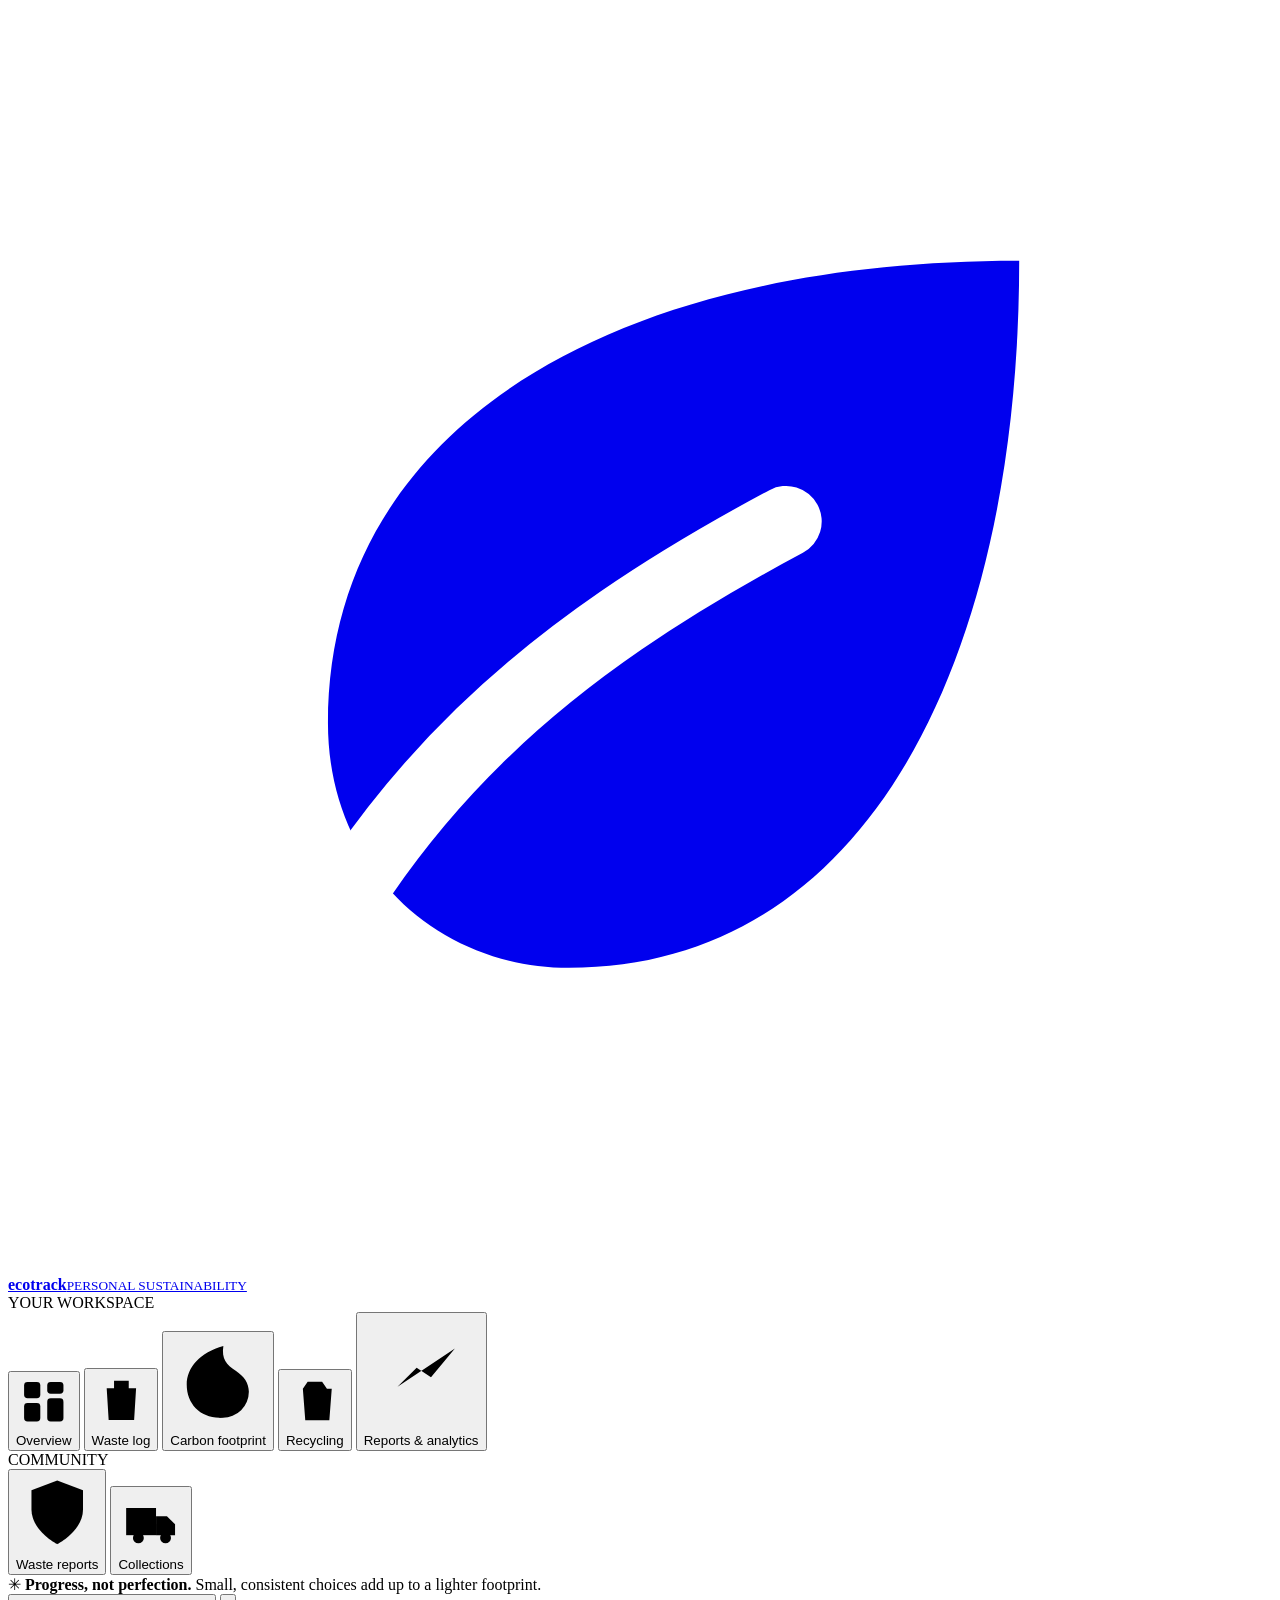
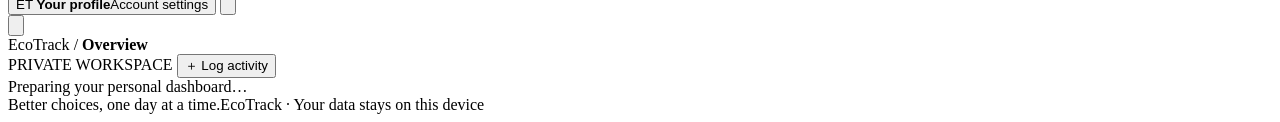
==== static/index.html @ b6480904 "chore: initialize EcoTrack project" ====
<!doctype html>
<html lang="en">
  <head>
    <meta charset="utf-8">
    <meta name="viewport" content="width=device-width, initial-scale=1">
    <meta name="theme-color" content="#f5f7f3">
    <meta name="description" content="Track your household's waste, carbon footprint, and sustainability progress with EcoTrack.">
    <title>EcoTrack — your impact, made visible</title>
    <link rel="icon" href="/favicon.svg" type="image/svg+xml">
    <link rel="stylesheet" href="/styles.css">
    <script src="/app.js" defer></script>
  </head>
  <body>
    <section class="auth-screen" id="auth-screen" aria-live="polite"></section>
    <aside class="sidebar" id="sidebar">
      <a class="brand" href="/" aria-label="EcoTrack home">
        <span class="brand-mark" aria-hidden="true">
          <svg viewBox="0 0 32 32" fill="none"><path d="M25.6 6.4C15 6.4 8.1 10.8 8.1 18.1c0 3.7 2.8 6.2 6.1 6.2 7.6 0 11.4-7.9 11.4-17.9Z" fill="currentColor"/><path d="M6.5 26.4c3-6.7 7.2-10.2 13.2-13.4" stroke="#fff" stroke-width="1.8" stroke-linecap="round"/></svg>
        </span>
        <span class="brand-copy"><strong>ecotrack</strong><small>PERSONAL SUSTAINABILITY</small></span>
      </a>
      <div class="nav-label">YOUR WORKSPACE</div>
      <nav class="navigation" aria-label="Main navigation">
        <button class="nav-item active" type="button" data-page="dashboard"><span class="nav-icon"><svg viewBox="0 0 24 24"><rect x="3.5" y="3.5" width="7" height="7" rx="1.5"/><rect x="13.5" y="3.5" width="7" height="5" rx="1.5"/><rect x="13.5" y="10.5" width="7" height="10" rx="1.5"/><rect x="3.5" y="12.5" width="7" height="8" rx="1.5"/></svg></span>Overview</button>
        <button class="nav-item" type="button" data-page="waste"><span class="nav-icon"><svg viewBox="0 0 24 24"><path d="M4 7h16M9 7V4h6v3m3 0-.8 13H6.8L6 7m4 4v5m4-5v5"/></svg></span>Waste log</button>
        <button class="nav-item" type="button" data-page="carbon"><span class="nav-icon"><svg viewBox="0 0 24 24"><path d="M12.4 21c-4.9 0-8.2-3.5-8.2-8.3 0-4.3 3.4-8.1 9.2-9.7-.5 3.3.8 4.7 3.1 6.2 2.1 1.4 3.3 3.1 3.3 5.3A6.5 6.5 0 0 1 13.2 21"/><path d="M12.5 21c-2.2-2.1-1.6-5.2 1.2-7.8.2 2.1 2.1 2.7 2.1 4.5a3.3 3.3 0 0 1-3.3 3.3Z"/></svg></span>Carbon footprint</button>
        <button class="nav-item" type="button" data-page="recycling"><span class="nav-icon"><svg viewBox="0 0 24 24"><path d="m7 7 2-3h6l2 3m-10 0h12l-1 13H8L7 7Z"/><path d="m10 11 2 2 3-3"/></svg></span>Recycling</button>
        <button class="nav-item" type="button" data-page="analytics"><span class="nav-icon"><svg viewBox="0 0 24 24"><path d="M4 19V5m0 14h16"/><path d="m7 15 4-4 3 2 5-6"/></svg></span>Reports & analytics</button>
        <div class="nav-label nav-label-spaced">COMMUNITY</div>
        <button class="nav-item" type="button" data-page="reports"><span class="nav-icon"><svg viewBox="0 0 24 24"><path d="M12 21s7.5-3.8 7.5-10.1V5.3L12 2.5 4.5 5.3v5.6C4.5 17.2 12 21 12 21Z"/><path d="M12 8v4m0 3h.01"/></svg></span>Waste reports</button>
        <button class="nav-item" type="button" data-page="collections"><span class="nav-icon"><svg viewBox="0 0 24 24"><path d="M3 7h11v10H3z"/><path d="M14 10h4l3 3v4h-7z"/><circle cx="7.5" cy="18" r="2"/><circle cx="17.5" cy="18" r="2"/></svg></span>Collections</button>
      </nav>
      <div class="sidebar-bottom">
        <div class="sidebar-note">
          <span class="note-leaf" aria-hidden="true">✳</span>
          <strong>Progress, not perfection.</strong>
          <span>Small, consistent choices add up to a lighter footprint.</span>
        </div>
        <div class="profile profile-clickable">
          <button class="profile-button" type="button" data-page="profile" aria-label="Open profile settings">
            <span class="avatar" id="profile-avatar">ET</span>
            <span class="profile-copy"><strong id="profile-name">Your profile</strong><span id="profile-email">Account settings</span></span>
          </button>
          <button class="signout-button" id="signout-button" type="button" aria-label="Sign out" title="Sign out"><svg viewBox="0 0 24 24"><path d="M10 17l5-5-5-5m5 5H3m9-9h7a2 2 0 0 1 2 2v14a2 2 0 0 1-2 2h-7"/></svg></button>
        </div>
      </div>
    </aside>

    <main class="main">
      <header class="topbar">
        <button class="menu-button" id="menu-button" type="button" aria-label="Open navigation"><svg viewBox="0 0 24 24"><path d="M4 6h16M4 12h16M4 18h16"/></svg></button>
        <div class="breadcrumbs">EcoTrack <span>/</span> <strong id="breadcrumb">Overview</strong></div>
        <div class="topbar-right">
          <span class="local-status"><span></span> PRIVATE WORKSPACE</span>
          <button class="button button-primary button-small" id="topbar-action" type="button" data-action="waste"><span aria-hidden="true">＋</span> Log activity</button>
        </div>
      </header>
      <div class="page-content" id="page-content" aria-live="polite">
        <div class="loading-state"><span class="spinner"></span> Preparing your personal dashboard…</div>
      </div>
      <footer class="footer"><span>Better choices, one day at a time.</span><span>EcoTrack <span id="current-year"></span> <span class="footer-dot">·</span> Your data stays on this device</span></footer>
    </main>
    <div class="toast-region" id="toast-region" aria-live="assertive"></div>
    <div class="modal-backdrop" id="modal-backdrop" hidden>
      <section class="modal" role="dialog" aria-modal="true" aria-labelledby="modal-title">
        <div class="modal-head"><div><span class="eyebrow">YOUR ECO JOURNEY</span><h2 id="modal-title"></h2></div><button class="icon-button" id="modal-close" type="button" aria-label="Close dialog">×</button></div>
        <div id="modal-content"></div>
      </section>
    </div>
  </body>
</html>
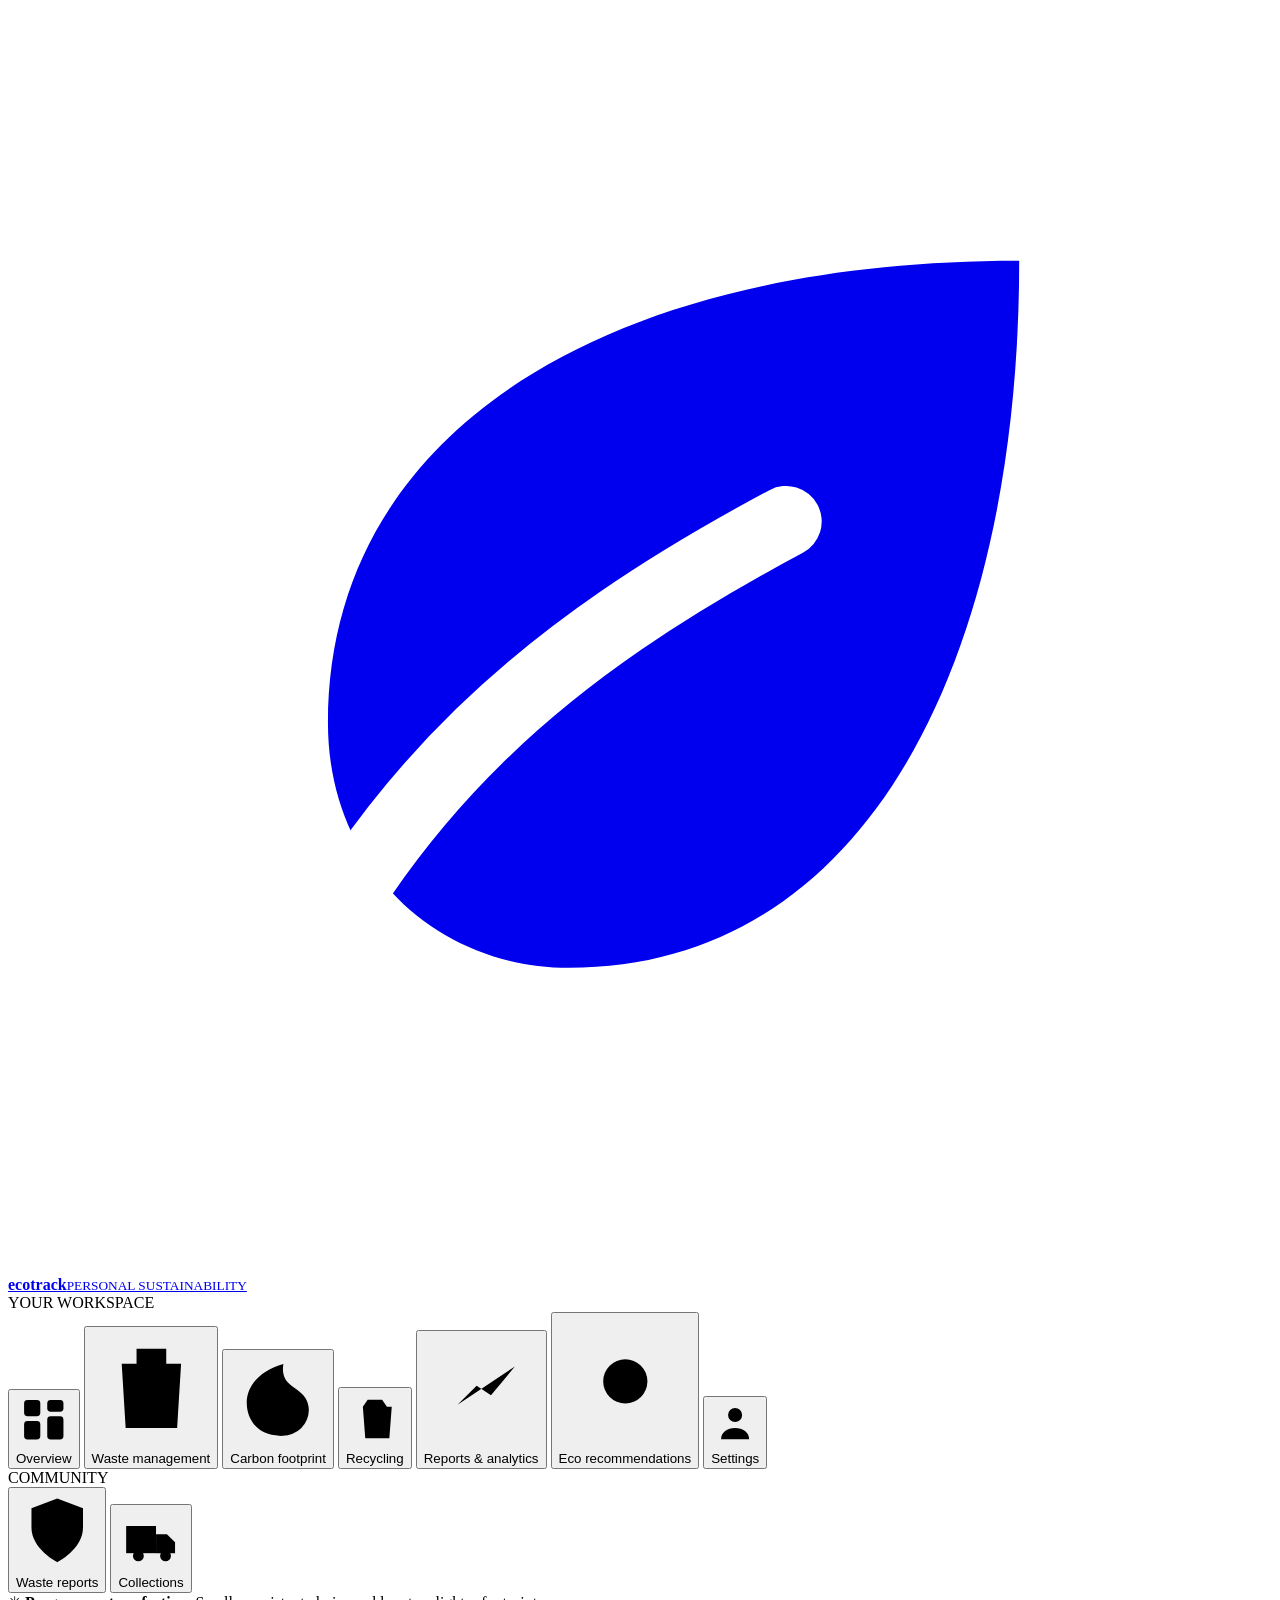
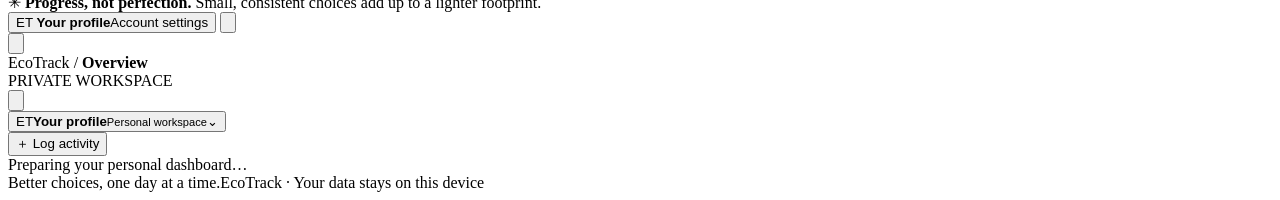
==== commit 16772d16: "feat: add environmental dashboard" ====
--- a/static/index.html
+++ b/static/index.html
@@ -22,10 +22,12 @@
       <div class="nav-label">YOUR WORKSPACE</div>
       <nav class="navigation" aria-label="Main navigation">
         <button class="nav-item active" type="button" data-page="dashboard"><span class="nav-icon"><svg viewBox="0 0 24 24"><rect x="3.5" y="3.5" width="7" height="7" rx="1.5"/><rect x="13.5" y="3.5" width="7" height="5" rx="1.5"/><rect x="13.5" y="10.5" width="7" height="10" rx="1.5"/><rect x="3.5" y="12.5" width="7" height="8" rx="1.5"/></svg></span>Overview</button>
-        <button class="nav-item" type="button" data-page="waste"><span class="nav-icon"><svg viewBox="0 0 24 24"><path d="M4 7h16M9 7V4h6v3m3 0-.8 13H6.8L6 7m4 4v5m4-5v5"/></svg></span>Waste log</button>
+        <button class="nav-item" type="button" data-page="waste"><span class="nav-icon"><svg viewBox="0 0 24 24"><path d="M4 7h16M9 7V4h6v3m3 0-.8 13H6.8L6 7m4 4v5m4-5v5"/></svg></span>Waste management</button>
         <button class="nav-item" type="button" data-page="carbon"><span class="nav-icon"><svg viewBox="0 0 24 24"><path d="M12.4 21c-4.9 0-8.2-3.5-8.2-8.3 0-4.3 3.4-8.1 9.2-9.7-.5 3.3.8 4.7 3.1 6.2 2.1 1.4 3.3 3.1 3.3 5.3A6.5 6.5 0 0 1 13.2 21"/><path d="M12.5 21c-2.2-2.1-1.6-5.2 1.2-7.8.2 2.1 2.1 2.7 2.1 4.5a3.3 3.3 0 0 1-3.3 3.3Z"/></svg></span>Carbon footprint</button>
         <button class="nav-item" type="button" data-page="recycling"><span class="nav-icon"><svg viewBox="0 0 24 24"><path d="m7 7 2-3h6l2 3m-10 0h12l-1 13H8L7 7Z"/><path d="m10 11 2 2 3-3"/></svg></span>Recycling</button>
         <button class="nav-item" type="button" data-page="analytics"><span class="nav-icon"><svg viewBox="0 0 24 24"><path d="M4 19V5m0 14h16"/><path d="m7 15 4-4 3 2 5-6"/></svg></span>Reports & analytics</button>
+        <button class="nav-item" type="button" data-page="recommendations"><span class="nav-icon"><svg viewBox="0 0 24 24"><path d="M12 3v2m0 14v2M5.64 5.64l1.42 1.42m9.88 9.88 1.42 1.42M3 12h2m14 0h2M5.64 18.36l1.42-1.42m9.88-9.88 1.42-1.42"/><circle cx="12" cy="12" r="4"/></svg></span>Eco recommendations</button>
+        <button class="nav-item" type="button" data-page="profile"><span class="nav-icon"><svg viewBox="0 0 24 24"><circle cx="12" cy="8" r="3.5"/><path d="M5 20c0-3.3 3.1-5.5 7-5.5s7 2.2 7 5.5"/></svg></span>Settings</button>
         <div class="nav-label nav-label-spaced">COMMUNITY</div>
         <button class="nav-item" type="button" data-page="reports"><span class="nav-icon"><svg viewBox="0 0 24 24"><path d="M12 21s7.5-3.8 7.5-10.1V5.3L12 2.5 4.5 5.3v5.6C4.5 17.2 12 21 12 21Z"/><path d="M12 8v4m0 3h.01"/></svg></span>Waste reports</button>
         <button class="nav-item" type="button" data-page="collections"><span class="nav-icon"><svg viewBox="0 0 24 24"><path d="M3 7h11v10H3z"/><path d="M14 10h4l3 3v4h-7z"/><circle cx="7.5" cy="18" r="2"/><circle cx="17.5" cy="18" r="2"/></svg></span>Collections</button>
@@ -52,6 +54,14 @@
         <div class="breadcrumbs">EcoTrack <span>/</span> <strong id="breadcrumb">Overview</strong></div>
         <div class="topbar-right">
           <span class="local-status"><span></span> PRIVATE WORKSPACE</span>
+          <div class="topbar-menu-wrap">
+            <button class="icon-button notification-button" id="notification-button" type="button" aria-label="Notifications" aria-expanded="false"><svg viewBox="0 0 24 24"><path d="M18 9a6 6 0 0 0-12 0c0 7-3 7-3 9h18c0-2-3-2-3-9"/><path d="M10 21h4"/></svg><span class="notification-count" id="notification-count" hidden></span></button>
+            <div class="topbar-popover notification-popover" id="notification-popover" hidden></div>
+          </div>
+          <div class="topbar-menu-wrap">
+            <button class="profile-menu-button" id="profile-menu-button" type="button" aria-label="Profile menu" aria-expanded="false"><span class="avatar" id="topbar-avatar">ET</span><span class="topbar-user-copy"><strong id="topbar-name">Your profile</strong><small>Personal workspace</small></span><span class="profile-chevron">⌄</span></button>
+            <div class="topbar-popover profile-popover" id="profile-popover" hidden><button type="button" data-page="profile">⚙ &nbsp; Account settings</button><button type="button" id="topbar-signout">↪ &nbsp; Sign out</button></div>
+          </div>
           <button class="button button-primary button-small" id="topbar-action" type="button" data-action="waste"><span aria-hidden="true">＋</span> Log activity</button>
         </div>
       </header>
